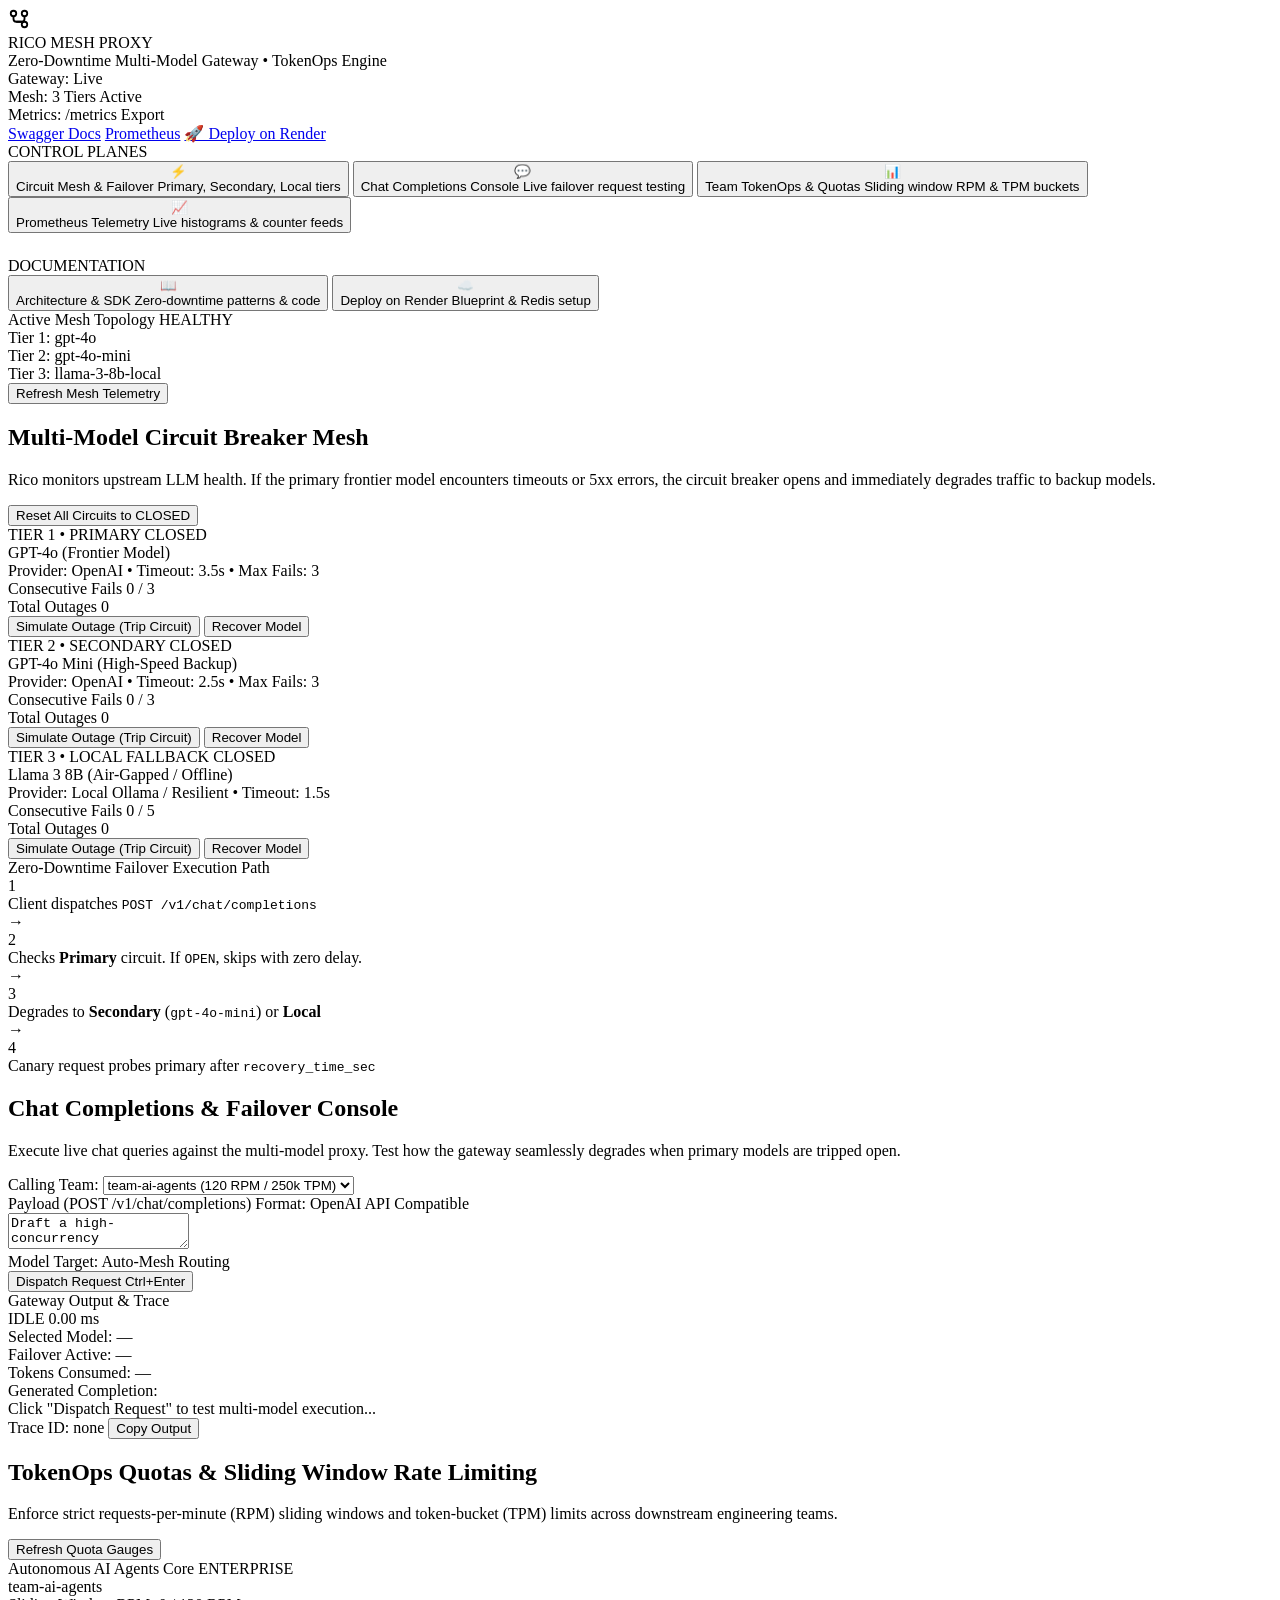
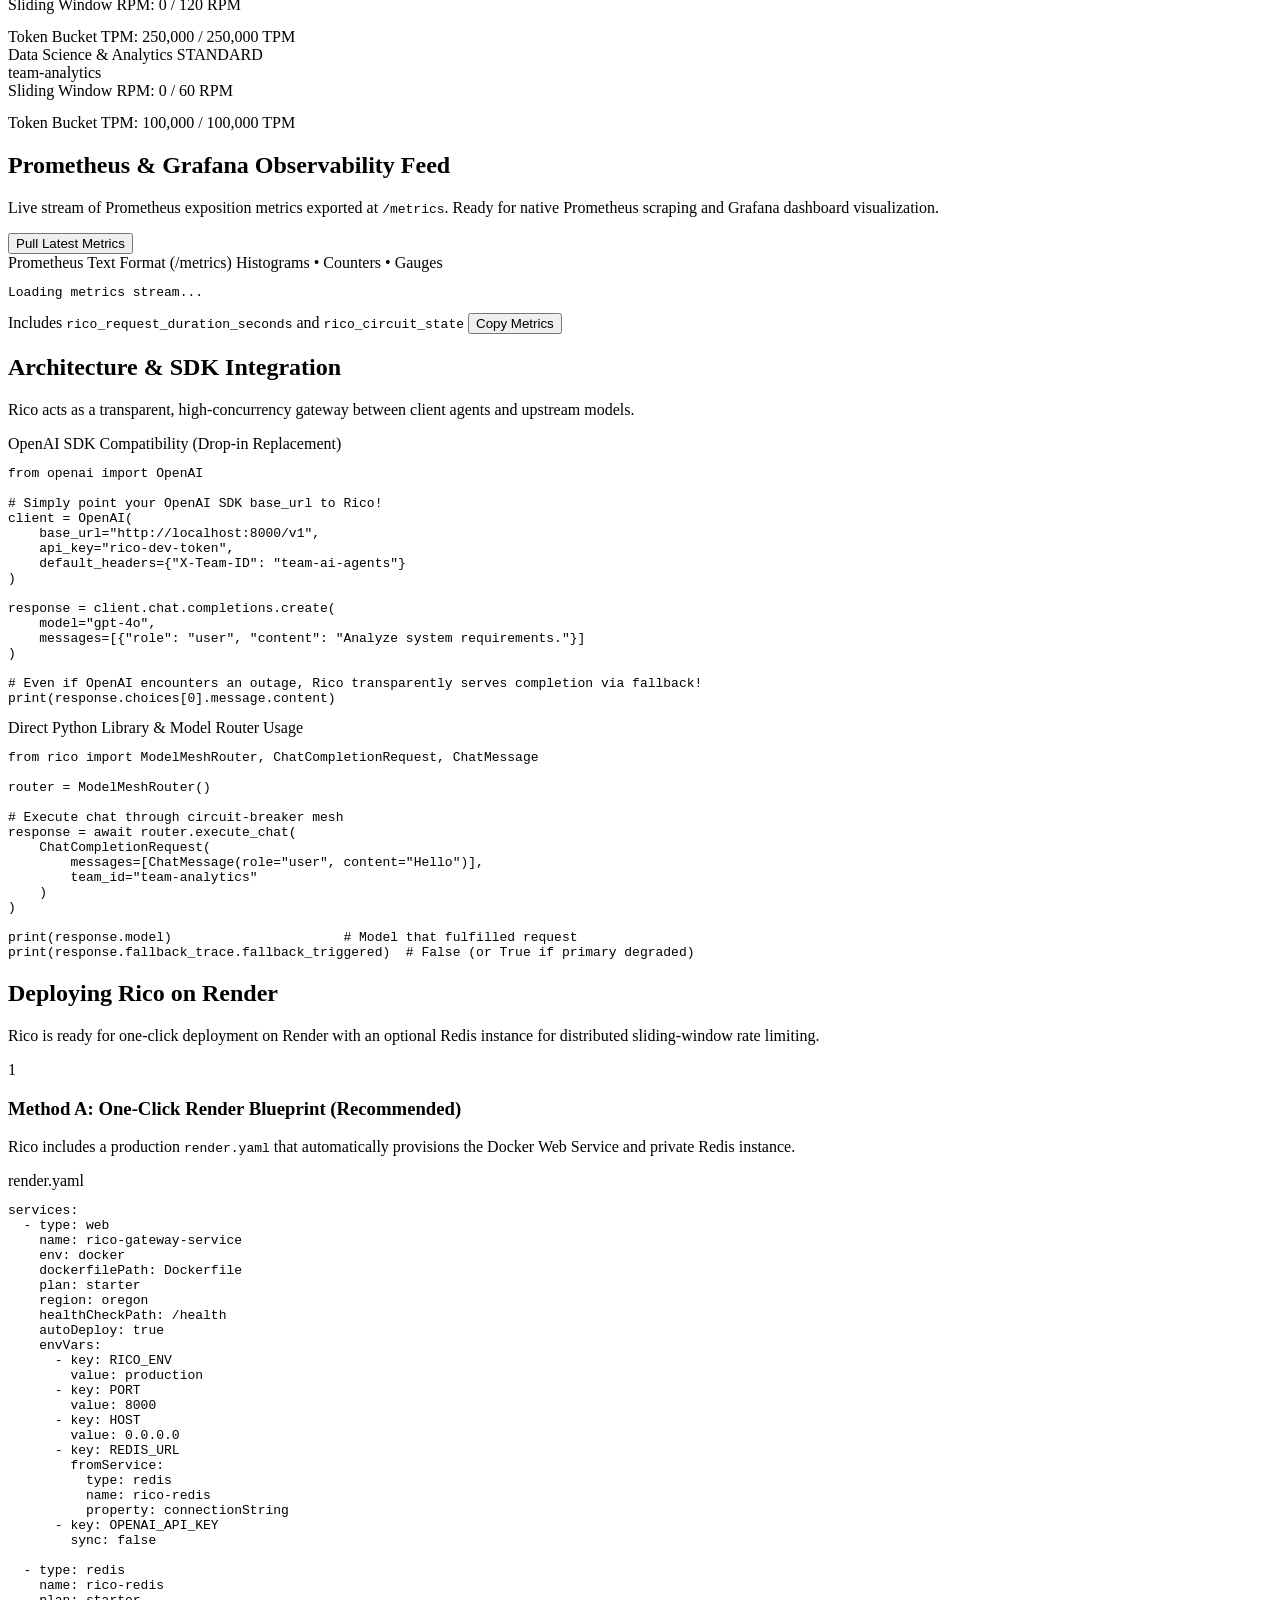
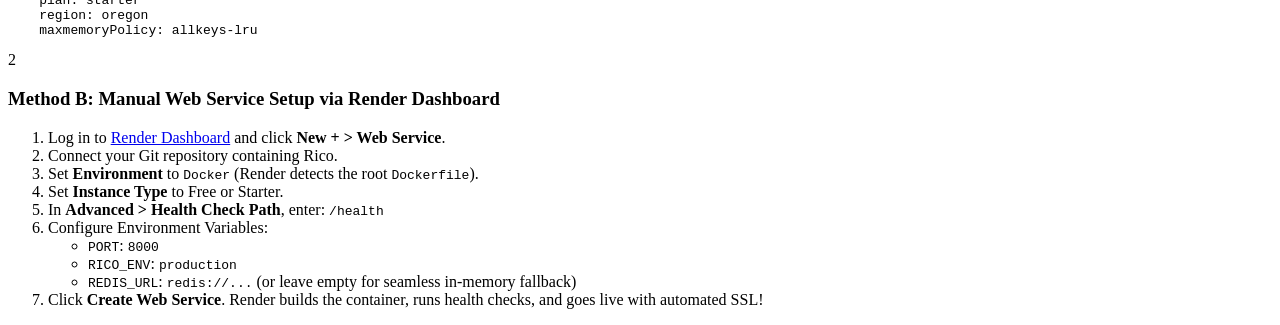
==== app/static/index.html @ 2517575f "mvp implementation" ====
<!DOCTYPE html>
<html lang="en">
<head>
  <meta charset="UTF-8" />
  <meta name="viewport" content="width=device-width, initial-scale=1.0" />
  <title>Rico — Zero-Downtime Multi-Model LLM Gateway</title>
  <meta name="description" content="Advanced Python FastAPI proxy gateway with circuit-breaker fallbacks, Redis sliding-window rate limiters, token-bucket TokenOps, and Prometheus telemetry." />
  <link rel="preconnect" href="https://fonts.googleapis.com">
  <link rel="preconnect" href="https://fonts.gstatic.com" crossorigin>
  <link href="https://fonts.googleapis.com/css2?family=Inter:wght@400;500;600;700&family=JetBrains+Mono:wght@400;500;600&family=Outfit:wght@500;600;700;800&display=swap" rel="stylesheet">
  <link rel="stylesheet" href="/static/css/style.css" />
</head>
<body>
  <div class="bg-grid"></div>
  <div class="ambient-glow glow-1"></div>
  <div class="ambient-glow glow-2"></div>

  <!-- Navbar -->
  <header class="navbar">
    <div class="nav-brand">
      <div class="brand-circuit-icon">
        <div class="circuit-ring"></div>
        <svg width="22" height="22" viewBox="0 0 24 24" fill="none" stroke="currentColor" stroke-width="2">
          <circle cx="6" cy="6" r="3"></circle>
          <circle cx="18" cy="18" r="3"></circle>
          <path d="M6 9v3a3 3 0 0 0 3 3h6"></path>
          <circle cx="18" cy="6" r="3"></circle>
          <path d="M18 9v3a3 3 0 0 1-3 3H9"></path>
        </svg>
      </div>
      <div>
        <div class="brand-title">RICO <span class="badge-gateway">MESH PROXY</span></div>
        <div class="brand-sub">Zero-Downtime Multi-Model Gateway &bull; TokenOps Engine</div>
      </div>
    </div>

    <div class="nav-metrics">
      <div class="metric-pill">
        <span class="pulse-dot"></span>
        <span id="gateway-status">Gateway: Live</span>
      </div>
      <div class="metric-pill">
        <span class="label">Mesh:</span>
        <span class="val">3 Tiers Active</span>
      </div>
      <div class="metric-pill">
        <span class="label">Metrics:</span>
        <span class="val">/metrics Export</span>
      </div>
    </div>

    <div class="nav-links">
      <a href="/docs" target="_blank" class="nav-btn">Swagger Docs</a>
      <a href="/metrics" target="_blank" class="nav-btn">Prometheus</a>
      <a href="#render" id="btn-render-nav" class="btn btn-secondary">🚀 Deploy on Render</a>
    </div>
  </header>

  <!-- Main Container -->
  <main class="main-layout">
    <!-- Left Navigation Sidebar -->
    <aside class="sidebar">
      <div class="sidebar-section-title">CONTROL PLANES</div>
      <nav class="tool-nav">
        <button class="nav-item active" data-tab="tab-mesh">
          <div class="icon-wrap">⚡</div>
          <div class="nav-info">
            <span class="nav-name">Circuit Mesh &amp; Failover</span>
            <span class="nav-desc">Primary, Secondary, Local tiers</span>
          </div>
        </button>

        <button class="nav-item" data-tab="tab-console">
          <div class="icon-wrap">💬</div>
          <div class="nav-info">
            <span class="nav-name">Chat Completions Console</span>
            <span class="nav-desc">Live failover request testing</span>
          </div>
        </button>

        <button class="nav-item" data-tab="tab-quotas">
          <div class="icon-wrap">📊</div>
          <div class="nav-info">
            <span class="nav-name">Team TokenOps &amp; Quotas</span>
            <span class="nav-desc">Sliding window RPM &amp; TPM buckets</span>
          </div>
        </button>

        <button class="nav-item" data-tab="tab-metrics">
          <div class="icon-wrap">📈</div>
          <div class="nav-info">
            <span class="nav-name">Prometheus Telemetry</span>
            <span class="nav-desc">Live histograms &amp; counter feeds</span>
          </div>
        </button>
      </nav>

      <div class="sidebar-section-title" style="margin-top: 24px;">DOCUMENTATION</div>
      <nav class="tool-nav">
        <button class="nav-item" data-tab="tab-docs">
          <div class="icon-wrap">📖</div>
          <div class="nav-info">
            <span class="nav-name">Architecture &amp; SDK</span>
            <span class="nav-desc">Zero-downtime patterns &amp; code</span>
          </div>
        </button>

        <button class="nav-item" data-tab="tab-render">
          <div class="icon-wrap">☁️</div>
          <div class="nav-info">
            <span class="nav-name">Deploy on Render</span>
            <span class="nav-desc">Blueprint &amp; Redis setup</span>
          </div>
        </button>
      </nav>

      <!-- Mesh Health Card -->
      <div class="mesh-card">
        <div class="mesh-header">
          <span>Active Mesh Topology</span>
          <span class="badge-healthy">HEALTHY</span>
        </div>
        <div class="mesh-row">
          <span>Tier 1:</span>
          <span class="tier-val">gpt-4o</span>
        </div>
        <div class="mesh-row">
          <span>Tier 2:</span>
          <span class="tier-val">gpt-4o-mini</span>
        </div>
        <div class="mesh-row">
          <span>Tier 3:</span>
          <span class="tier-val">llama-3-8b-local</span>
        </div>
        <button id="btn-refresh-mesh" class="btn btn-outline-sm">Refresh Mesh Telemetry</button>
      </div>
    </aside>

    <!-- Workspace -->
    <section class="workspace">

      <!-- TAB 1: CIRCUIT BREAKER MESH -->
      <div id="tab-mesh" class="tab-pane active">
        <div class="pane-header">
          <div>
            <h2>Multi-Model Circuit Breaker Mesh</h2>
            <p>Rico monitors upstream LLM health. If the primary frontier model encounters timeouts or 5xx errors, the circuit breaker opens and immediately degrades traffic to backup models.</p>
          </div>
          <button id="btn-reset-all-circuits" class="btn btn-secondary">Reset All Circuits to CLOSED</button>
        </div>

        <div class="circuits-grid" id="circuits-container">
          <!-- Model Card 1: Primary -->
          <div class="model-card" id="card-gpt-4o">
            <div class="model-header">
              <span class="tier-tag primary">TIER 1 &bull; PRIMARY</span>
              <span class="circuit-status closed" id="status-gpt-4o">CLOSED</span>
            </div>
            <div class="model-title">GPT-4o (Frontier Model)</div>
            <div class="model-meta">Provider: OpenAI &bull; Timeout: 3.5s &bull; Max Fails: 3</div>
            
            <div class="model-stats">
              <div class="stat-box">
                <span class="stat-label">Consecutive Fails</span>
                <span class="stat-val" id="fails-gpt-4o">0 / 3</span>
              </div>
              <div class="stat-box">
                <span class="stat-label">Total Outages</span>
                <span class="stat-val" id="trips-gpt-4o">0</span>
              </div>
            </div>

            <div class="model-actions">
              <button class="btn btn-danger-sm btn-trip-model" data-model="gpt-4o">Simulate Outage (Trip Circuit)</button>
              <button class="btn btn-success-sm btn-reset-model" data-model="gpt-4o">Recover Model</button>
            </div>
          </div>

          <!-- Model Card 2: Secondary -->
          <div class="model-card" id="card-gpt-4o-mini">
            <div class="model-header">
              <span class="tier-tag secondary">TIER 2 &bull; SECONDARY</span>
              <span class="circuit-status closed" id="status-gpt-4o-mini">CLOSED</span>
            </div>
            <div class="model-title">GPT-4o Mini (High-Speed Backup)</div>
            <div class="model-meta">Provider: OpenAI &bull; Timeout: 2.5s &bull; Max Fails: 3</div>
            
            <div class="model-stats">
              <div class="stat-box">
                <span class="stat-label">Consecutive Fails</span>
                <span class="stat-val" id="fails-gpt-4o-mini">0 / 3</span>
              </div>
              <div class="stat-box">
                <span class="stat-label">Total Outages</span>
                <span class="stat-val" id="trips-gpt-4o-mini">0</span>
              </div>
            </div>

            <div class="model-actions">
              <button class="btn btn-danger-sm btn-trip-model" data-model="gpt-4o-mini">Simulate Outage (Trip Circuit)</button>
              <button class="btn btn-success-sm btn-reset-model" data-model="gpt-4o-mini">Recover Model</button>
            </div>
          </div>

          <!-- Model Card 3: Local Fallback -->
          <div class="model-card" id="card-llama-3-8b-local">
            <div class="model-header">
              <span class="tier-tag local">TIER 3 &bull; LOCAL FALLBACK</span>
              <span class="circuit-status closed" id="status-llama-3-8b-local">CLOSED</span>
            </div>
            <div class="model-title">Llama 3 8B (Air-Gapped / Offline)</div>
            <div class="model-meta">Provider: Local Ollama / Resilient &bull; Timeout: 1.5s</div>
            
            <div class="model-stats">
              <div class="stat-box">
                <span class="stat-label">Consecutive Fails</span>
                <span class="stat-val" id="fails-llama-3-8b-local">0 / 5</span>
              </div>
              <div class="stat-box">
                <span class="stat-label">Total Outages</span>
                <span class="stat-val" id="trips-llama-3-8b-local">0</span>
              </div>
            </div>

            <div class="model-actions">
              <button class="btn btn-danger-sm btn-trip-model" data-model="llama-3-8b-local">Simulate Outage (Trip Circuit)</button>
              <button class="btn btn-success-sm btn-reset-model" data-model="llama-3-8b-local">Recover Model</button>
            </div>
          </div>
        </div>

        <!-- Failover Workflow Diagram -->
        <div class="workflow-card">
          <div class="workflow-title">Zero-Downtime Failover Execution Path</div>
          <div class="workflow-steps">
            <div class="wf-step">
              <div class="wf-circle">1</div>
              <div class="wf-text">Client dispatches <code>POST /v1/chat/completions</code></div>
            </div>
            <div class="wf-arrow">&rarr;</div>
            <div class="wf-step">
              <div class="wf-circle">2</div>
              <div class="wf-text">Checks <strong>Primary</strong> circuit. If <code>OPEN</code>, skips with zero delay.</div>
            </div>
            <div class="wf-arrow">&rarr;</div>
            <div class="wf-step">
              <div class="wf-circle">3</div>
              <div class="wf-text">Degrades to <strong>Secondary</strong> (<code>gpt-4o-mini</code>) or <strong>Local</strong></div>
            </div>
            <div class="wf-arrow">&rarr;</div>
            <div class="wf-step">
              <div class="wf-circle">4</div>
              <div class="wf-text">Canary request probes primary after <code>recovery_time_sec</code></div>
            </div>
          </div>
        </div>
      </div>

      <!-- TAB 2: CHAT COMPLETIONS PLAYGROUND -->
      <div id="tab-console" class="tab-pane">
        <div class="pane-header">
          <div>
            <h2>Chat Completions &amp; Failover Console</h2>
            <p>Execute live chat queries against the multi-model proxy. Test how the gateway seamlessly degrades when primary models are tripped open.</p>
          </div>
          <div class="team-selector-wrap">
            <span class="selector-label">Calling Team:</span>
            <select id="chat-team-select" class="dropdown-select">
              <option value="team-ai-agents">team-ai-agents (120 RPM / 250k TPM)</option>
              <option value="team-analytics">team-analytics (60 RPM / 100k TPM)</option>
              <option value="team-growth">team-growth (30 RPM / 40k TPM)</option>
            </select>
          </div>
        </div>

        <div class="editor-grid">
          <!-- Request Panel -->
          <div class="panel">
            <div class="panel-header">
              <span class="panel-title">Payload (POST /v1/chat/completions)</span>
              <span class="panel-meta">Format: OpenAI API Compatible</span>
            </div>
            <div class="panel-body">
              <textarea id="chat-input-prompt" class="code-textarea" spellcheck="false">Draft a high-concurrency microservice design proposal in Python emphasizing zero-downtime failover and circuit breaker patterns.</textarea>
            </div>
            <div class="panel-footer">
              <div class="footer-left">
                <span>Model Target: Auto-Mesh Routing</span>
              </div>
              <button id="btn-send-chat" class="btn btn-primary">
                <span>Dispatch Request</span>
                <span class="shortcut">Ctrl+Enter</span>
              </button>
            </div>
          </div>

          <!-- Response Panel -->
          <div class="panel">
            <div class="panel-header">
              <span class="panel-title">Gateway Output &amp; Trace</span>
              <div class="response-badges">
                <span id="chat-fallback-badge" class="badge-status ready">IDLE</span>
                <span id="chat-latency-badge" class="badge-latency">0.00 ms</span>
              </div>
            </div>
            <div class="panel-body">
              <div class="trace-box" id="chat-trace-box">
                <div class="trace-row">
                  <span class="trace-label">Selected Model:</span>
                  <span id="trace-model-val" class="trace-val green">—</span>
                </div>
                <div class="trace-row">
                  <span class="trace-label">Failover Active:</span>
                  <span id="trace-failover-val" class="trace-val">—</span>
                </div>
                <div class="trace-row">
                  <span class="trace-label">Tokens Consumed:</span>
                  <span id="trace-tokens-val" class="trace-val">—</span>
                </div>
              </div>

              <div class="response-text-title">Generated Completion:</div>
              <div id="chat-response-output" class="response-text-box">
                Click "Dispatch Request" to test multi-model execution...
              </div>
            </div>
            <div class="panel-footer">
              <span id="chat-trace-id" class="trace-text">Trace ID: none</span>
              <button class="btn-copy" data-target="chat-response-output">Copy Output</button>
            </div>
          </div>
        </div>
      </div>

      <!-- TAB 3: TEAM TOKENOPS & QUOTAS -->
      <div id="tab-quotas" class="tab-pane">
        <div class="pane-header">
          <div>
            <h2>TokenOps Quotas &amp; Sliding Window Rate Limiting</h2>
            <p>Enforce strict requests-per-minute (RPM) sliding windows and token-bucket (TPM) limits across downstream engineering teams.</p>
          </div>
          <button id="btn-refresh-quotas" class="btn btn-secondary">Refresh Quota Gauges</button>
        </div>

        <div class="quotas-grid" id="quotas-container">
          <!-- Dynamically populated team cards -->
          <div class="team-quota-card">
            <div class="team-quota-header">
              <span class="team-name">Autonomous AI Agents Core</span>
              <span class="tier-tag enterprise">ENTERPRISE</span>
            </div>
            <div class="team-id-sub">team-ai-agents</div>

            <div class="gauge-section">
              <div class="gauge-label-row">
                <span>Sliding Window RPM:</span>
                <span id="rpm-text-team-ai-agents">0 / 120 RPM</span>
              </div>
              <div class="meter-track">
                <div id="rpm-bar-team-ai-agents" class="meter-fill green" style="width: 5%;"></div>
              </div>
            </div>

            <div class="gauge-section" style="margin-top: 14px;">
              <div class="gauge-label-row">
                <span>Token Bucket TPM:</span>
                <span id="tpm-text-team-ai-agents">250,000 / 250,000 TPM</span>
              </div>
              <div class="meter-track">
                <div id="tpm-bar-team-ai-agents" class="meter-fill cyan" style="width: 100%;"></div>
              </div>
            </div>
          </div>

          <div class="team-quota-card">
            <div class="team-quota-header">
              <span class="team-name">Data Science &amp; Analytics</span>
              <span class="tier-tag standard">STANDARD</span>
            </div>
            <div class="team-id-sub">team-analytics</div>

            <div class="gauge-section">
              <div class="gauge-label-row">
                <span>Sliding Window RPM:</span>
                <span id="rpm-text-team-analytics">0 / 60 RPM</span>
              </div>
              <div class="meter-track">
                <div id="rpm-bar-team-analytics" class="meter-fill green" style="width: 2%;"></div>
              </div>
            </div>

            <div class="gauge-section" style="margin-top: 14px;">
              <div class="gauge-label-row">
                <span>Token Bucket TPM:</span>
                <span id="tpm-text-team-analytics">100,000 / 100,000 TPM</span>
              </div>
              <div class="meter-track">
                <div id="tpm-bar-team-analytics" class="meter-fill cyan" style="width: 100%;"></div>
              </div>
            </div>
          </div>
        </div>
      </div>

      <!-- TAB 4: PROMETHEUS METRICS -->
      <div id="tab-metrics" class="tab-pane">
        <div class="pane-header">
          <div>
            <h2>Prometheus &amp; Grafana Observability Feed</h2>
            <p>Live stream of Prometheus exposition metrics exported at <code>/metrics</code>. Ready for native Prometheus scraping and Grafana dashboard visualization.</p>
          </div>
          <button id="btn-refresh-metrics" class="btn btn-secondary">Pull Latest Metrics</button>
        </div>

        <div class="panel">
          <div class="panel-header">
            <span class="panel-title">Prometheus Text Format (/metrics)</span>
            <span class="panel-meta">Histograms &bull; Counters &bull; Gauges</span>
          </div>
          <div class="panel-body json-viewer-wrap">
            <pre id="metrics-output" class="code-block python">Loading metrics stream...</pre>
          </div>
          <div class="panel-footer">
            <span>Includes <code>rico_request_duration_seconds</code> and <code>rico_circuit_state</code></span>
            <button class="btn-copy" data-target="metrics-output">Copy Metrics</button>
          </div>
        </div>
      </div>

      <!-- TAB 5: ARCHITECTURE & SDK -->
      <div id="tab-docs" class="tab-pane">
        <div class="pane-header">
          <div>
            <h2>Architecture &amp; SDK Integration</h2>
            <p>Rico acts as a transparent, high-concurrency gateway between client agents and upstream models.</p>
          </div>
        </div>

        <div class="sdk-grid">
          <div class="code-block-wrap">
            <div class="code-header">OpenAI SDK Compatibility (Drop-in Replacement)</div>
            <pre class="code-block python">from openai import OpenAI

# Simply point your OpenAI SDK base_url to Rico!
client = OpenAI(
    base_url="http://localhost:8000/v1",
    api_key="rico-dev-token",
    default_headers={"X-Team-ID": "team-ai-agents"}
)

response = client.chat.completions.create(
    model="gpt-4o",
    messages=[{"role": "user", "content": "Analyze system requirements."}]
)

# Even if OpenAI encounters an outage, Rico transparently serves completion via fallback!
print(response.choices[0].message.content)</pre>
          </div>

          <div class="code-block-wrap">
            <div class="code-header">Direct Python Library &amp; Model Router Usage</div>
            <pre class="code-block python">from rico import ModelMeshRouter, ChatCompletionRequest, ChatMessage

router = ModelMeshRouter()

# Execute chat through circuit-breaker mesh
response = await router.execute_chat(
    ChatCompletionRequest(
        messages=[ChatMessage(role="user", content="Hello")],
        team_id="team-analytics"
    )
)

print(response.model)                      # Model that fulfilled request
print(response.fallback_trace.fallback_triggered)  # False (or True if primary degraded)</pre>
          </div>
        </div>
      </div>

      <!-- TAB 6: RENDER DEPLOYMENT -->
      <div id="tab-render" class="tab-pane">
        <div class="pane-header">
          <div>
            <h2>Deploying Rico on Render</h2>
            <p>Rico is ready for one-click deployment on Render with an optional Redis instance for distributed sliding-window rate limiting.</p>
          </div>
        </div>

        <div class="deploy-steps-container">
          <div class="step-card">
            <div class="step-number">1</div>
            <div class="step-content">
              <h3>Method A: One-Click Render Blueprint (Recommended)</h3>
              <p>Rico includes a production <code>render.yaml</code> that automatically provisions the Docker Web Service and private Redis instance.</p>
              <div class="code-block-wrap">
                <div class="code-header">render.yaml</div>
                <pre class="code-block yaml">services:
  - type: web
    name: rico-gateway-service
    env: docker
    dockerfilePath: Dockerfile
    plan: starter
    region: oregon
    healthCheckPath: /health
    autoDeploy: true
    envVars:
      - key: RICO_ENV
        value: production
      - key: PORT
        value: 8000
      - key: HOST
        value: 0.0.0.0
      - key: REDIS_URL
        fromService:
          type: redis
          name: rico-redis
          property: connectionString
      - key: OPENAI_API_KEY
        sync: false

  - type: redis
    name: rico-redis
    plan: starter
    region: oregon
    maxmemoryPolicy: allkeys-lru</pre>
              </div>
            </div>
          </div>

          <div class="step-card">
            <div class="step-number">2</div>
            <div class="step-content">
              <h3>Method B: Manual Web Service Setup via Render Dashboard</h3>
              <ol class="step-list">
                <li>Log in to <a href="https://dashboard.render.com" target="_blank" class="link-ext">Render Dashboard</a> and click <strong>New + &gt; Web Service</strong>.</li>
                <li>Connect your Git repository containing Rico.</li>
                <li>Set <strong>Environment</strong> to <code>Docker</code> (Render detects the root <code>Dockerfile</code>).</li>
                <li>Set <strong>Instance Type</strong> to Free or Starter.</li>
                <li>In <strong>Advanced &gt; Health Check Path</strong>, enter: <code>/health</code></li>
                <li>Configure Environment Variables:
                  <ul class="env-bullets">
                    <li><code>PORT</code>: <code>8000</code></li>
                    <li><code>RICO_ENV</code>: <code>production</code></li>
                    <li><code>REDIS_URL</code>: <code>redis://...</code> (or leave empty for seamless in-memory fallback)</li>
                  </ul>
                </li>
                <li>Click <strong>Create Web Service</strong>. Render builds the container, runs health checks, and goes live with automated SSL!</li>
              </ol>
            </div>
          </div>
        </div>
      </div>

    </section>
  </main>

  <script src="/static/js/app.js"></script>
</body>
</html>
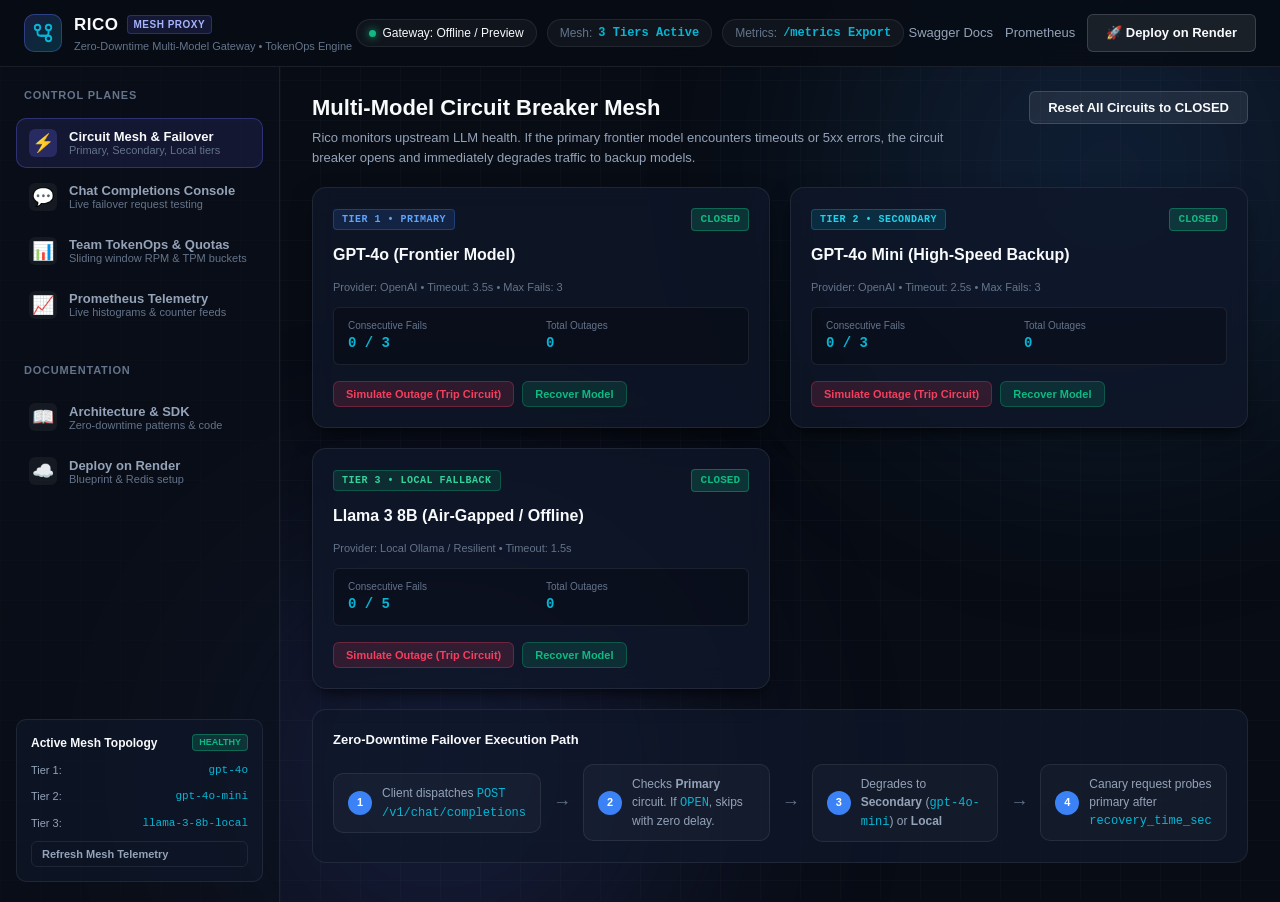
==== commit 0055ae22: "feat: add FastAPI service, static assets, and Mission Control UI for Rico gateway" ====
--- a/app/static/index.html
+++ b/app/static/index.html
@@ -8,7 +8,7 @@
   <link rel="preconnect" href="https://fonts.googleapis.com">
   <link rel="preconnect" href="https://fonts.gstatic.com" crossorigin>
   <link href="https://fonts.googleapis.com/css2?family=Inter:wght@400;500;600;700&family=JetBrains+Mono:wght@400;500;600&family=Outfit:wght@500;600;700;800&display=swap" rel="stylesheet">
-  <link rel="stylesheet" href="/static/css/style.css" />
+  <link rel="stylesheet" href="css/style.css" />
 </head>
 <body>
   <div class="bg-grid"></div>
@@ -287,7 +287,7 @@
               <div class="footer-left">
                 <span>Model Target: Auto-Mesh Routing</span>
               </div>
-              <button id="btn-send-chat" class="btn btn-primary">
+              <button id="btn-send-chat" class="btn btn-primary" onclick="sendChatRequest()">
                 <span>Dispatch Request</span>
                 <span class="shortcut">Ctrl+Enter</span>
               </button>
@@ -554,6 +554,6 @@
     </section>
   </main>
 
-  <script src="/static/js/app.js"></script>
+  <script src="js/app.js"></script>
 </body>
 </html>
--- a/app/static/css/style.css
+++ b/app/static/css/style.css
@@ -0,0 +1,835 @@
+:root {
+  --bg-primary: #080c14;
+  --bg-secondary: #0f1626;
+  --bg-card: rgba(15, 23, 42, 0.75);
+  --bg-card-hover: rgba(30, 41, 59, 0.85);
+  --bg-input: #05080f;
+  
+  --border-color: rgba(255, 255, 255, 0.08);
+  --border-focus: #3b82f6;
+  --border-accent: rgba(59, 130, 246, 0.3);
+  
+  --text-primary: #f8fafc;
+  --text-secondary: #94a3b8;
+  --text-muted: #64748b;
+  
+  --accent-cyan: #06b6d4;
+  --accent-blue: #3b82f6;
+  --accent-indigo: #6366f1;
+  --accent-green: #10b981;
+  --accent-amber: #f59e0b;
+  --accent-rose: #f43f5e;
+  
+  --font-sans: 'Inter', -apple-system, BlinkMacSystemFont, sans-serif;
+  --font-heading: 'Outfit', sans-serif;
+  --font-mono: 'JetBrains Mono', monospace;
+  
+  --shadow-lg: 0 10px 25px -5px rgba(0, 0, 0, 0.5), 0 8px 10px -6px rgba(0, 0, 0, 0.4);
+  --radius-sm: 6px;
+  --radius-md: 10px;
+  --radius-lg: 14px;
+}
+
+* {
+  box-sizing: border-box;
+  margin: 0;
+  padding: 0;
+}
+
+body {
+  background-color: var(--bg-primary);
+  color: var(--text-primary);
+  font-family: var(--font-sans);
+  font-size: 14px;
+  line-height: 1.5;
+  min-height: 100vh;
+  position: relative;
+  overflow-x: hidden;
+}
+
+/* Background Grids & Ambient Glow */
+.bg-grid {
+  position: fixed;
+  inset: 0;
+  background-image: 
+    linear-gradient(to right, rgba(255, 255, 255, 0.02) 1px, transparent 1px),
+    linear-gradient(to bottom, rgba(255, 255, 255, 0.02) 1px, transparent 1px);
+  background-size: 40px 40px;
+  pointer-events: none;
+  z-index: 0;
+}
+
+.ambient-glow {
+  position: fixed;
+  width: 500px;
+  height: 500px;
+  border-radius: 50%;
+  filter: blur(130px);
+  opacity: 0.16;
+  pointer-events: none;
+  z-index: 0;
+}
+
+.glow-1 {
+  top: -80px;
+  right: -80px;
+  background: radial-gradient(circle, var(--accent-indigo), var(--accent-cyan));
+}
+
+.glow-2 {
+  bottom: -120px;
+  left: 15%;
+  background: radial-gradient(circle, var(--accent-blue), #8b5cf6);
+}
+
+/* Navbar */
+.navbar {
+  position: sticky;
+  top: 0;
+  z-index: 50;
+  display: flex;
+  align-items: center;
+  justify-content: space-between;
+  padding: 12px 24px;
+  background: rgba(8, 12, 20, 0.85);
+  backdrop-filter: blur(16px);
+  border-bottom: 1px solid var(--border-color);
+}
+
+.nav-brand {
+  display: flex;
+  align-items: center;
+  gap: 12px;
+}
+
+.brand-circuit-icon {
+  position: relative;
+  width: 38px;
+  height: 38px;
+  border-radius: var(--radius-md);
+  background: linear-gradient(135deg, rgba(99, 102, 241, 0.2), rgba(6, 182, 212, 0.2));
+  border: 1px solid rgba(99, 102, 241, 0.4);
+  display: flex;
+  align-items: center;
+  justify-content: center;
+  color: var(--accent-cyan);
+}
+
+.circuit-ring {
+  position: absolute;
+  inset: -2px;
+  border-radius: var(--radius-md);
+  border: 1px solid var(--accent-cyan);
+  animation: pulse-ring 3s infinite;
+  opacity: 0;
+}
+
+@keyframes pulse-ring {
+  0% { transform: scale(1); opacity: 0.8; }
+  50% { transform: scale(1.15); opacity: 0; }
+  100% { transform: scale(1); opacity: 0; }
+}
+
+.brand-title {
+  font-family: var(--font-heading);
+  font-weight: 700;
+  font-size: 17px;
+  letter-spacing: 0.5px;
+  display: flex;
+  align-items: center;
+  gap: 8px;
+}
+
+.badge-gateway {
+  font-size: 10px;
+  font-weight: 600;
+  background: rgba(99, 102, 241, 0.15);
+  color: #a5b4fc;
+  border: 1px solid rgba(99, 102, 241, 0.3);
+  padding: 1px 6px;
+  border-radius: 4px;
+}
+
+.brand-sub {
+  font-size: 11px;
+  color: var(--text-muted);
+}
+
+.nav-metrics {
+  display: flex;
+  gap: 10px;
+}
+
+.metric-pill {
+  display: flex;
+  align-items: center;
+  gap: 6px;
+  background: rgba(255, 255, 255, 0.04);
+  border: 1px solid var(--border-color);
+  padding: 4px 12px;
+  border-radius: 20px;
+  font-size: 12px;
+}
+
+.pulse-dot {
+  width: 7px;
+  height: 7px;
+  background-color: var(--accent-green);
+  border-radius: 50%;
+  box-shadow: 0 0 8px var(--accent-green);
+}
+
+.metric-pill .label { color: var(--text-muted); }
+.metric-pill .val {
+  color: var(--accent-cyan);
+  font-family: var(--font-mono);
+  font-weight: 600;
+}
+
+.nav-links {
+  display: flex;
+  align-items: center;
+  gap: 12px;
+}
+
+.nav-btn {
+  color: var(--text-secondary);
+  text-decoration: none;
+  font-size: 13px;
+  transition: color 0.2s;
+}
+
+.nav-btn:hover { color: var(--text-primary); }
+
+/* Layout */
+.main-layout {
+  position: relative;
+  z-index: 10;
+  display: grid;
+  grid-template-columns: 280px 1fr;
+  min-height: calc(100vh - 65px);
+}
+
+/* Sidebar */
+.sidebar {
+  border-right: 1px solid var(--border-color);
+  background: rgba(10, 15, 26, 0.6);
+  padding: 20px 16px;
+  display: flex;
+  flex-direction: column;
+  gap: 8px;
+}
+
+.sidebar-section-title {
+  font-size: 11px;
+  font-weight: 700;
+  letter-spacing: 0.8px;
+  color: var(--text-muted);
+  padding: 0 8px 6px;
+}
+
+.tool-nav {
+  display: flex;
+  flex-direction: column;
+  gap: 4px;
+}
+
+.nav-item {
+  display: flex;
+  align-items: center;
+  gap: 12px;
+  padding: 10px 12px;
+  background: transparent;
+  border: 1px solid transparent;
+  border-radius: var(--radius-md);
+  color: var(--text-secondary);
+  text-align: left;
+  cursor: pointer;
+  transition: all 0.2s;
+  width: 100%;
+}
+
+.nav-item:hover {
+  background: rgba(255, 255, 255, 0.03);
+  color: var(--text-primary);
+}
+
+.nav-item.active {
+  background: rgba(99, 102, 241, 0.12);
+  color: var(--text-primary);
+  border-color: rgba(99, 102, 241, 0.35);
+}
+
+.nav-item .icon-wrap {
+  font-size: 18px;
+  width: 28px;
+  height: 28px;
+  display: flex;
+  align-items: center;
+  justify-content: center;
+  border-radius: var(--radius-sm);
+  background: rgba(255, 255, 255, 0.05);
+}
+
+.nav-item.active .icon-wrap {
+  background: rgba(99, 102, 241, 0.25);
+}
+
+.nav-info { display: flex; flex-direction: column; }
+.nav-name { font-weight: 600; font-size: 13px; }
+.nav-desc { font-size: 11px; color: var(--text-muted); }
+
+/* Mesh Health Card */
+.mesh-card {
+  margin-top: auto;
+  background: var(--bg-card);
+  border: 1px solid var(--border-color);
+  border-radius: var(--radius-md);
+  padding: 14px;
+  display: flex;
+  flex-direction: column;
+  gap: 10px;
+}
+
+.mesh-header {
+  display: flex;
+  justify-content: space-between;
+  align-items: center;
+  font-weight: 600;
+  font-size: 12px;
+}
+
+.badge-healthy {
+  font-size: 9px;
+  font-weight: 700;
+  background: rgba(16, 185, 129, 0.2);
+  color: var(--accent-green);
+  border: 1px solid rgba(16, 185, 129, 0.4);
+  padding: 1px 6px;
+  border-radius: 4px;
+}
+
+.mesh-row {
+  display: flex;
+  justify-content: space-between;
+  font-size: 11px;
+  color: var(--text-secondary);
+}
+
+.tier-val {
+  font-family: var(--font-mono);
+  color: var(--accent-cyan);
+}
+
+/* Workspace */
+.workspace {
+  padding: 24px 32px;
+  overflow-y: auto;
+}
+
+.tab-pane {
+  display: none;
+  flex-direction: column;
+  gap: 20px;
+  animation: fadeIn 0.25s ease-out;
+}
+
+.tab-pane.active { display: flex; }
+
+@keyframes fadeIn {
+  from { opacity: 0; transform: translateY(6px); }
+  to { opacity: 1; transform: translateY(0); }
+}
+
+.pane-header {
+  display: flex;
+  justify-content: space-between;
+  align-items: flex-start;
+  gap: 16px;
+}
+
+.pane-header h2 {
+  font-family: var(--font-heading);
+  font-size: 22px;
+  font-weight: 700;
+  margin-bottom: 4px;
+}
+
+.pane-header p {
+  color: var(--text-secondary);
+  font-size: 13px;
+  max-width: 650px;
+}
+
+/* Circuits Grid */
+.circuits-grid {
+  display: grid;
+  grid-template-columns: repeat(auto-fit, minmax(310px, 1fr));
+  gap: 20px;
+}
+
+.model-card {
+  background: var(--bg-card);
+  border: 1px solid var(--border-color);
+  border-radius: var(--radius-lg);
+  padding: 20px;
+  box-shadow: var(--shadow-lg);
+  display: flex;
+  flex-direction: column;
+  gap: 12px;
+  backdrop-filter: blur(12px);
+  position: relative;
+  transition: border-color 0.3s;
+}
+
+.model-header {
+  display: flex;
+  justify-content: space-between;
+  align-items: center;
+}
+
+.tier-tag {
+  font-size: 10px;
+  font-weight: 700;
+  letter-spacing: 0.5px;
+  padding: 2px 8px;
+  border-radius: 4px;
+  font-family: var(--font-mono);
+}
+
+.tier-tag.primary { background: rgba(59, 130, 246, 0.15); color: #60a5fa; border: 1px solid rgba(59, 130, 246, 0.3); }
+.tier-tag.secondary { background: rgba(6, 182, 212, 0.15); color: #22d3ee; border: 1px solid rgba(6, 182, 212, 0.3); }
+.tier-tag.local { background: rgba(16, 185, 129, 0.15); color: #34d399; border: 1px solid rgba(16, 185, 129, 0.3); }
+
+.circuit-status {
+  font-size: 11px;
+  font-weight: 700;
+  font-family: var(--font-mono);
+  padding: 2px 8px;
+  border-radius: 4px;
+}
+
+.circuit-status.closed {
+  background: rgba(16, 185, 129, 0.2);
+  color: var(--accent-green);
+  border: 1px solid rgba(16, 185, 129, 0.4);
+}
+
+.circuit-status.open {
+  background: rgba(244, 63, 94, 0.2);
+  color: var(--accent-rose);
+  border: 1px solid rgba(244, 63, 94, 0.4);
+  animation: pulse-border 1.5s infinite;
+}
+
+.circuit-status.half_open {
+  background: rgba(245, 158, 11, 0.2);
+  color: var(--accent-amber);
+  border: 1px solid rgba(245, 158, 11, 0.4);
+}
+
+@keyframes pulse-border {
+  0%, 100% { border-color: rgba(244, 63, 94, 0.4); }
+  50% { border-color: rgba(244, 63, 94, 0.9); }
+}
+
+.model-title {
+  font-size: 16px;
+  font-weight: 600;
+}
+
+.model-meta {
+  font-size: 11px;
+  color: var(--text-muted);
+}
+
+.model-stats {
+  display: grid;
+  grid-template-columns: 1fr 1fr;
+  gap: 10px;
+  background: rgba(0, 0, 0, 0.25);
+  border: 1px solid var(--border-color);
+  padding: 10px 14px;
+  border-radius: var(--radius-sm);
+}
+
+.stat-box { display: flex; flex-direction: column; }
+.stat-label { font-size: 10px; color: var(--text-muted); }
+.stat-val { font-family: var(--font-mono); font-size: 14px; font-weight: 600; color: var(--accent-cyan); }
+
+.model-actions {
+  display: flex;
+  gap: 8px;
+  margin-top: 4px;
+}
+
+/* Workflow Card */
+.workflow-card {
+  background: var(--bg-card);
+  border: 1px solid var(--border-color);
+  border-radius: var(--radius-lg);
+  padding: 20px;
+}
+
+.workflow-title {
+  font-weight: 600;
+  font-size: 13px;
+  margin-bottom: 14px;
+}
+
+.workflow-steps {
+  display: flex;
+  align-items: center;
+  justify-content: space-between;
+  gap: 12px;
+}
+
+.wf-step {
+  display: flex;
+  align-items: center;
+  gap: 10px;
+  background: rgba(255, 255, 255, 0.03);
+  border: 1px solid var(--border-color);
+  padding: 10px 14px;
+  border-radius: var(--radius-md);
+  flex: 1;
+}
+
+.wf-circle {
+  width: 24px;
+  height: 24px;
+  background: var(--accent-blue);
+  color: #fff;
+  border-radius: 50%;
+  display: flex;
+  align-items: center;
+  justify-content: center;
+  font-weight: 700;
+  font-size: 11px;
+  flex-shrink: 0;
+}
+
+.wf-text { font-size: 12px; color: var(--text-secondary); }
+.wf-text code { color: var(--accent-cyan); font-family: var(--font-mono); }
+.wf-arrow { color: var(--text-muted); font-size: 18px; }
+
+/* Editor Grid */
+.editor-grid {
+  display: grid;
+  grid-template-columns: 1fr 1fr;
+  gap: 20px;
+  min-height: 500px;
+}
+
+.panel {
+  background: var(--bg-card);
+  border: 1px solid var(--border-color);
+  border-radius: var(--radius-lg);
+  display: flex;
+  flex-direction: column;
+  box-shadow: var(--shadow-lg);
+  backdrop-filter: blur(12px);
+  overflow: hidden;
+}
+
+.panel-header {
+  padding: 12px 18px;
+  background: rgba(255, 255, 255, 0.02);
+  border-bottom: 1px solid var(--border-color);
+  display: flex;
+  align-items: center;
+  justify-content: space-between;
+}
+
+.panel-title { font-weight: 600; font-size: 13px; color: var(--text-secondary); }
+.panel-meta { font-family: var(--font-mono); font-size: 11px; color: var(--text-muted); }
+
+.panel-body {
+  padding: 14px 18px;
+  flex: 1;
+  display: flex;
+  flex-direction: column;
+  position: relative;
+  overflow: auto;
+}
+
+.code-textarea {
+  width: 100%;
+  height: 100%;
+  min-height: 340px;
+  background: transparent;
+  border: none;
+  outline: none;
+  color: #e2e8f0;
+  font-family: var(--font-mono);
+  font-size: 13px;
+  line-height: 1.6;
+  resize: vertical;
+}
+
+.trace-box {
+  background: rgba(0, 0, 0, 0.25);
+  border: 1px solid var(--border-color);
+  border-radius: var(--radius-md);
+  padding: 12px 16px;
+  display: flex;
+  flex-direction: column;
+  gap: 6px;
+  margin-bottom: 14px;
+}
+
+.trace-row {
+  display: flex;
+  justify-content: space-between;
+  font-size: 12px;
+}
+
+.trace-label { color: var(--text-muted); }
+.trace-val { font-family: var(--font-mono); font-weight: 600; }
+.trace-val.green { color: var(--accent-green); }
+.trace-val.rose { color: var(--accent-rose); }
+
+.response-text-title {
+  font-size: 11px;
+  color: var(--text-muted);
+  font-weight: 600;
+  margin-bottom: 6px;
+}
+
+.response-text-box {
+  background: #060911;
+  border: 1px solid var(--border-color);
+  border-radius: var(--radius-sm);
+  padding: 14px;
+  font-family: var(--font-mono);
+  font-size: 12px;
+  color: #38bdf8;
+  line-height: 1.6;
+  white-space: pre-wrap;
+  flex: 1;
+  min-height: 160px;
+}
+
+/* Quotas Grid */
+.quotas-grid {
+  display: grid;
+  grid-template-columns: repeat(auto-fit, minmax(360px, 1fr));
+  gap: 20px;
+}
+
+.team-quota-card {
+  background: var(--bg-card);
+  border: 1px solid var(--border-color);
+  border-radius: var(--radius-lg);
+  padding: 20px;
+}
+
+.team-quota-header {
+  display: flex;
+  justify-content: space-between;
+  align-items: center;
+}
+
+.team-name { font-weight: 600; font-size: 15px; }
+.team-id-sub { font-family: var(--font-mono); font-size: 11px; color: var(--text-muted); margin-bottom: 14px; }
+
+.tier-tag.enterprise { background: rgba(147, 51, 234, 0.15); color: #c084fc; border: 1px solid rgba(147, 51, 234, 0.3); }
+.tier-tag.standard { background: rgba(59, 130, 246, 0.15); color: #60a5fa; border: 1px solid rgba(59, 130, 246, 0.3); }
+
+.gauge-section { display: flex; flex-direction: column; gap: 6px; }
+.gauge-label-row { display: flex; justify-content: space-between; font-size: 11px; color: var(--text-secondary); }
+
+.meter-track {
+  height: 8px;
+  background: rgba(255, 255, 255, 0.08);
+  border-radius: 4px;
+  overflow: hidden;
+}
+
+.meter-fill { height: 100%; border-radius: 4px; transition: width 0.3s ease; }
+.meter-fill.green { background: linear-gradient(to right, var(--accent-green), #34d399); }
+.meter-fill.cyan { background: linear-gradient(to right, var(--accent-blue), var(--accent-cyan)); }
+
+/* Buttons */
+.btn {
+  display: inline-flex;
+  align-items: center;
+  gap: 8px;
+  padding: 8px 18px;
+  border-radius: var(--radius-sm);
+  font-size: 13px;
+  font-weight: 600;
+  cursor: pointer;
+  transition: all 0.2s;
+  text-decoration: none;
+}
+
+.btn-primary {
+  background: linear-gradient(135deg, var(--accent-blue), var(--accent-cyan));
+  color: #fff;
+  border: none;
+  box-shadow: 0 4px 14px rgba(59, 130, 246, 0.3);
+}
+
+.btn-primary:hover { opacity: 0.92; transform: translateY(-1px); }
+
+.btn-secondary {
+  background: rgba(255, 255, 255, 0.08);
+  border: 1px solid rgba(255, 255, 255, 0.15);
+  color: var(--text-primary);
+}
+
+.btn-secondary:hover { background: rgba(255, 255, 255, 0.14); }
+
+.btn-danger-sm {
+  background: rgba(244, 63, 94, 0.15);
+  border: 1px solid rgba(244, 63, 94, 0.3);
+  color: var(--accent-rose);
+  font-size: 11px;
+  padding: 6px 12px;
+  border-radius: var(--radius-sm);
+  cursor: pointer;
+}
+
+.btn-danger-sm:hover { background: rgba(244, 63, 94, 0.25); }
+
+.btn-success-sm {
+  background: rgba(16, 185, 129, 0.15);
+  border: 1px solid rgba(16, 185, 129, 0.3);
+  color: var(--accent-green);
+  font-size: 11px;
+  padding: 6px 12px;
+  border-radius: var(--radius-sm);
+  cursor: pointer;
+}
+
+.btn-success-sm:hover { background: rgba(16, 185, 129, 0.25); }
+
+.btn-outline-sm {
+  background: transparent;
+  border: 1px solid var(--border-color);
+  color: var(--text-secondary);
+  font-size: 11px;
+  padding: 6px 10px;
+  border-radius: var(--radius-sm);
+  cursor: pointer;
+  width: 100%;
+}
+
+.btn-outline-sm:hover { background: rgba(255, 255, 255, 0.05); color: var(--text-primary); }
+
+.btn-copy {
+  background: transparent;
+  border: 1px solid var(--border-color);
+  color: var(--text-secondary);
+  font-size: 11px;
+  padding: 4px 10px;
+  border-radius: var(--radius-sm);
+  cursor: pointer;
+}
+
+.btn-copy:hover { background: rgba(255, 255, 255, 0.05); color: var(--text-primary); }
+
+.dropdown-select {
+  background: var(--bg-input);
+  border: 1px solid var(--border-color);
+  color: var(--text-primary);
+  font-size: 12px;
+  padding: 6px 12px;
+  border-radius: var(--radius-sm);
+  outline: none;
+}
+
+/* Badges */
+.response-badges { display: flex; gap: 8px; }
+.badge-status {
+  font-size: 11px;
+  font-weight: 600;
+  padding: 2px 8px;
+  border-radius: 4px;
+  font-family: var(--font-mono);
+}
+.badge-status.ready { background: rgba(148, 163, 184, 0.15); color: var(--text-muted); }
+.badge-status.success { background: rgba(16, 185, 129, 0.2); color: var(--accent-green); border: 1px solid rgba(16, 185, 129, 0.4); }
+.badge-status.warn { background: rgba(245, 158, 11, 0.2); color: var(--accent-amber); border: 1px solid rgba(245, 158, 11, 0.4); }
+.badge-status.error { background: rgba(244, 63, 94, 0.2); color: var(--accent-rose); border: 1px solid rgba(244, 63, 94, 0.4); }
+
+.badge-latency {
+  font-size: 11px;
+  font-family: var(--font-mono);
+  color: var(--accent-cyan);
+  background: rgba(6, 182, 212, 0.1);
+  padding: 2px 8px;
+  border-radius: 4px;
+}
+
+.trace-text { font-family: var(--font-mono); font-size: 11px; color: var(--text-muted); }
+.panel-footer {
+  padding: 12px 18px;
+  border-top: 1px solid var(--border-color);
+  background: rgba(255, 255, 255, 0.01);
+  display: flex;
+  align-items: center;
+  justify-content: space-between;
+}
+
+/* Code & JSON Viewers */
+.json-viewer-wrap { max-height: 480px; overflow: auto; }
+.code-block {
+  font-family: var(--font-mono);
+  font-size: 12px;
+  line-height: 1.6;
+  color: #38bdf8;
+  white-space: pre-wrap;
+  word-break: break-all;
+}
+
+.code-block-wrap {
+  border: 1px solid var(--border-color);
+  border-radius: var(--radius-md);
+  overflow: hidden;
+  margin-bottom: 16px;
+}
+
+.code-header {
+  background: rgba(255, 255, 255, 0.03);
+  padding: 8px 14px;
+  font-size: 11px;
+  font-family: var(--font-mono);
+  color: var(--text-muted);
+  border-bottom: 1px solid var(--border-color);
+}
+
+.code-block.python, .code-block.yaml { background: #080c14; padding: 14px; color: #a5f3fc; }
+
+/* Deploy on Render */
+.deploy-steps-container { display: flex; flex-direction: column; gap: 20px; }
+.step-card {
+  background: var(--bg-card);
+  border: 1px solid var(--border-color);
+  border-radius: var(--radius-lg);
+  padding: 24px;
+  display: flex;
+  gap: 20px;
+}
+
+.step-number {
+  width: 40px;
+  height: 40px;
+  background: linear-gradient(135deg, var(--accent-blue), var(--accent-cyan));
+  color: #fff;
+  font-weight: 700;
+  font-size: 18px;
+  display: flex;
+  align-items: center;
+  justify-content: center;
+  border-radius: 50%;
+  flex-shrink: 0;
+}
+
+.step-content { flex: 1; }
+.step-content h3 { font-size: 16px; font-weight: 600; margin-bottom: 8px; }
+.step-content p { color: var(--text-secondary); font-size: 13px; margin-bottom: 14px; }
+.step-list { padding-left: 20px; color: var(--text-secondary); font-size: 13px; display: flex; flex-direction: column; gap: 10px; }
+.link-ext { color: var(--accent-cyan); text-decoration: underline; }
+.env-bullets { margin-top: 6px; padding-left: 18px; font-family: var(--font-mono); font-size: 12px; color: #93c5fd; }
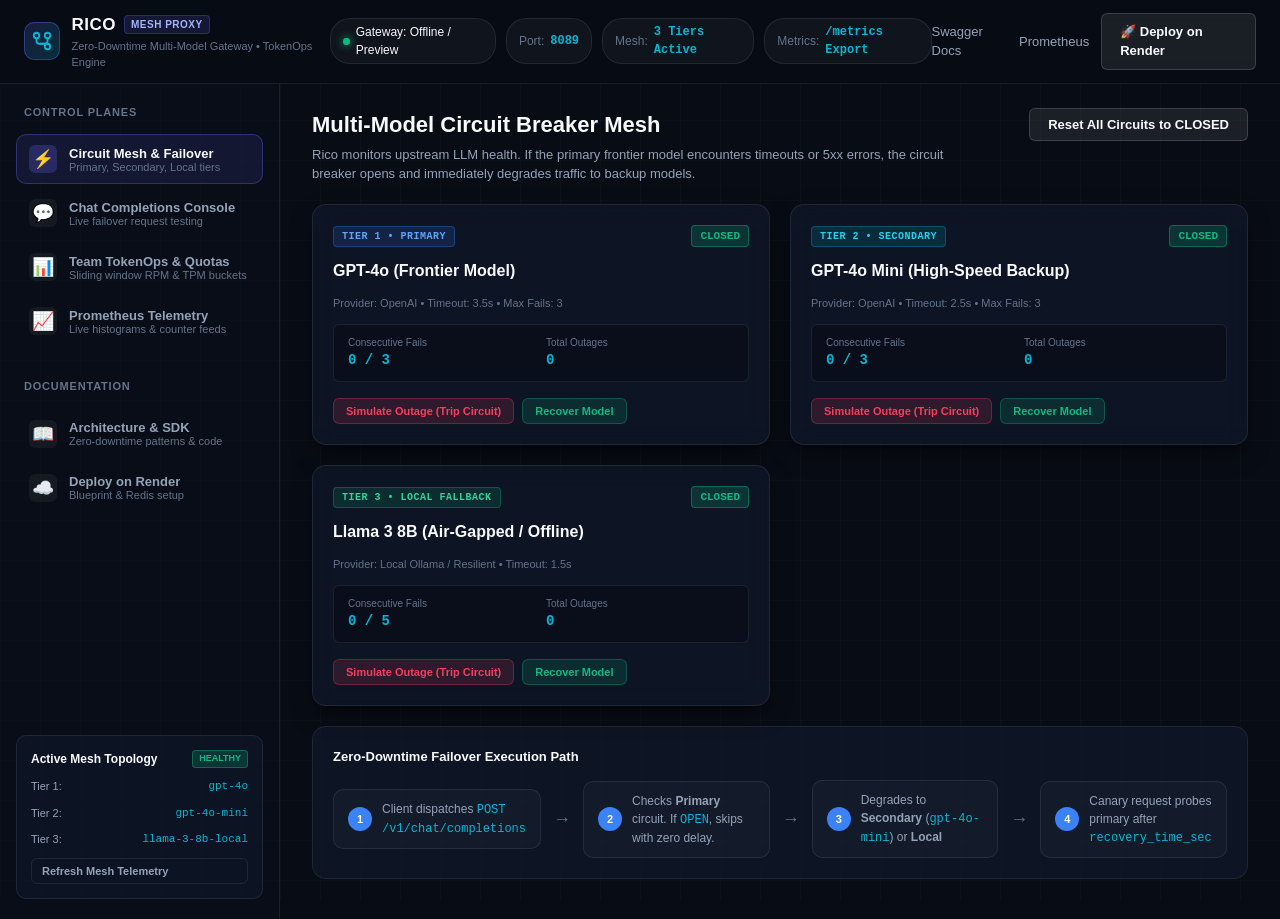
==== commit baf1d439: "feat: clean senior architecture, layered separation, and modern UI revamp" ====
--- a/app/static/index.html
+++ b/app/static/index.html
@@ -12,8 +12,6 @@
 </head>
 <body>
   <div class="bg-grid"></div>
-  <div class="ambient-glow glow-1"></div>
-  <div class="ambient-glow glow-2"></div>
 
   <!-- Navbar -->
   <header class="navbar">
@@ -38,6 +36,10 @@
       <div class="metric-pill">
         <span class="pulse-dot"></span>
         <span id="gateway-status">Gateway: Live</span>
+      </div>
+      <div class="metric-pill">
+        <span class="label">Port:</span>
+        <span class="val">8089</span>
       </div>
       <div class="metric-pill">
         <span class="label">Mesh:</span>
